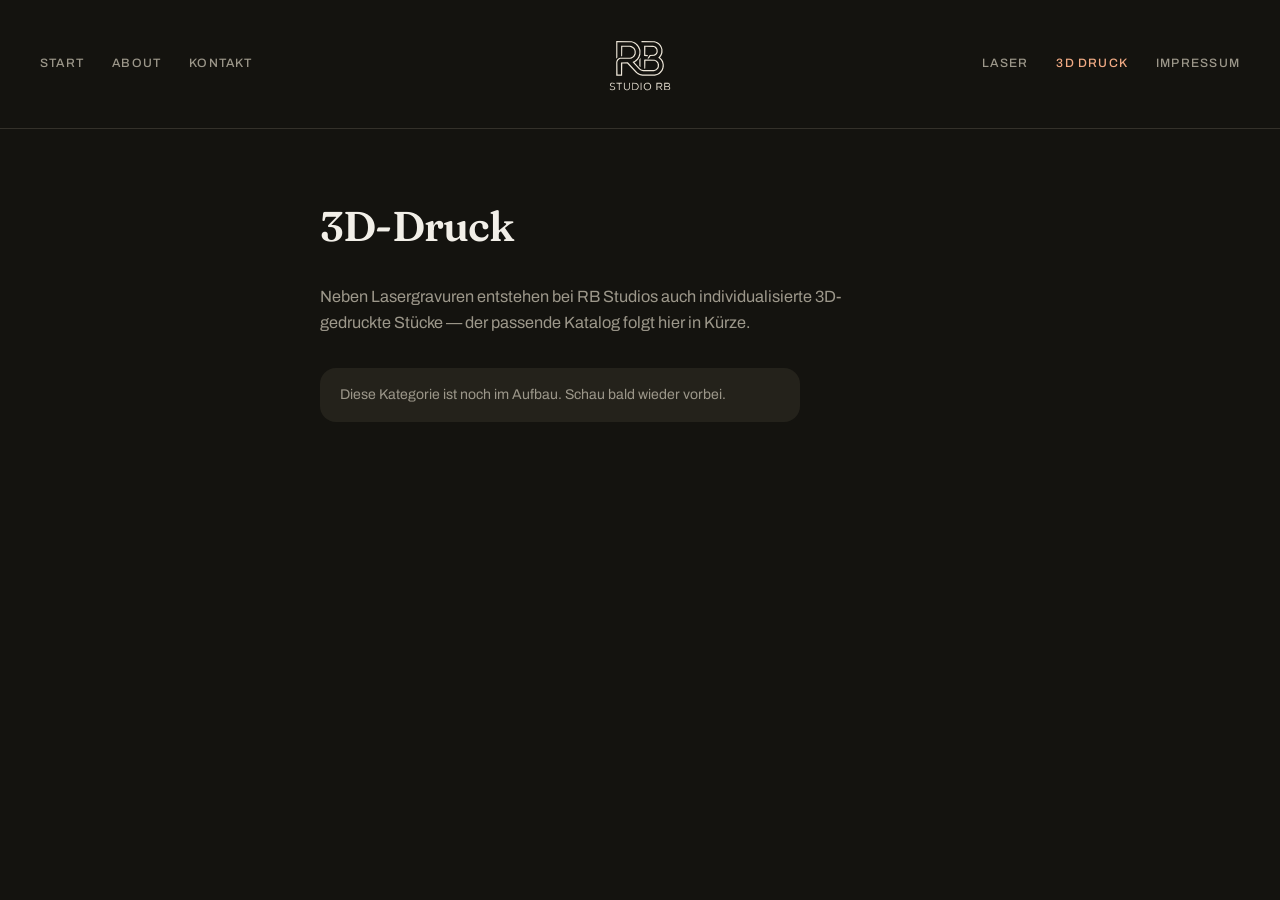
==== 3d-druck.html @ 67a2c100 "Add mobile hamburger menu, replacing the stacked mobile header On narrow screens the header now show" ====
<!doctype html>
<html lang="de">
<head>
  <meta charset="utf-8">
  <meta name="viewport" content="width=device-width, initial-scale=1">
  <link rel="icon" type="image/svg+xml" href="assets/logo/rb-studio-favicon.svg">
  <title>3D Druck — RB Studios</title>
  <link rel="stylesheet" href="assets/css/style.css">
</head>
<body>
  <header class="site-header">
    <button class="menu-toggle" id="menu-toggle" aria-label="Menü öffnen" aria-expanded="false">
      <span></span><span></span><span></span>
    </button>
    <nav class="site-nav nav-left">
      <a href="index.html">Start</a>
      <a href="about.html">About</a>
      <a href="contact.html">Kontakt</a>
    </nav>
    <div class="brand-block">
      <a class="brand" href="index.html">
        <img class="brand-logo" src="assets/logo/rb-studio-logo.svg" alt="Studio RB">
      </a>
    </div>
    <nav class="site-nav nav-right">
      <a href="laser.html">Laser</a>
      <a href="3d-druck.html" aria-current="page">3D Druck</a>
      <a href="impressum.html">Impressum</a>
    </nav>
    <nav class="mobile-nav" id="mobile-nav" hidden>
      <a href="index.html">Start</a>
      <a href="about.html">About</a>
      <a href="contact.html">Kontakt</a>
      <a href="laser.html">Laser</a>
      <a href="3d-druck.html" aria-current="page">3D Druck</a>
      <a href="impressum.html">Impressum</a>
    </nav>
  </header>

  <main class="page">
    <h1>3D-Druck</h1>
    <p>Neben Lasergravuren entstehen bei RB Studios auch individualisierte 3D-gedruckte Stücke — der passende Katalog folgt hier in Kürze.</p>
    <p class="placeholder-note">Diese Kategorie ist noch im Aufbau. Schau bald wieder vorbei.</p>
  </main>

  <script src="assets/js/nav.js"></script>
</body>
</html>
---- assets/css/style.css ----
@font-face {
  font-family: "Archivo";
  font-style: normal;
  font-weight: 400;
  font-display: swap;
  src: url("../fonts/archivo-400.woff2") format("woff2");
}
@font-face {
  font-family: "Archivo";
  font-style: normal;
  font-weight: 500;
  font-display: swap;
  src: url("../fonts/archivo-500.woff2") format("woff2");
}
@font-face {
  font-family: "Archivo";
  font-style: normal;
  font-weight: 600;
  font-display: swap;
  src: url("../fonts/archivo-600.woff2") format("woff2");
}
@font-face {
  font-family: "Fraunces";
  font-style: normal;
  font-weight: 600;
  font-display: swap;
  src: url("../fonts/fraunces-600.woff2") format("woff2");
}

:root {
  --bg: #14130F;
  --surface: #1C1A15;
  --surface-2: #24221B;
  --text: #F2EFE8;
  --text-muted: #9C978A;
  --border: #34312A;
  --accent: #E28558;
  --accent-ink: #F0AA84;
  --accent-contrast: #1A1108;

  --font-display: "Fraunces", ui-serif, Georgia, serif;
  --font-body: "Archivo", -apple-system, "Segoe UI", sans-serif;

  --radius-lg: 24px;
  --radius-md: 16px;
}

* { box-sizing: border-box; }

html, body {
  margin: 0;
  background: var(--bg);
  color: var(--text);
}

body {
  font-family: var(--font-body);
  font-size: 16px;
  line-height: 1.6;
  -webkit-font-smoothing: antialiased;
}

@media (prefers-reduced-motion: reduce) {
  * { transition: none !important; animation: none !important; }
}

a { color: var(--accent-ink); }

.site-header {
  display: grid;
  grid-template-columns: 1fr auto 1fr;
  align-items: center;
  gap: 16px;
  padding: 18px 40px;
  border-bottom: 1px solid var(--border);
}

.site-nav {
  display: flex;
  gap: 28px;
  list-style: none;
  margin: 0;
  padding: 0;
}

.site-nav.nav-left { justify-self: start; }
.site-nav.nav-right { justify-self: end; }

.site-nav a {
  font-family: var(--font-body);
  font-weight: 500;
  font-size: .76rem;
  text-transform: uppercase;
  letter-spacing: .1em;
  text-decoration: none;
  color: var(--text-muted);
  transition: color .15s ease;
}

.site-nav a:hover { color: var(--text); }
.site-nav a[aria-current="page"] { color: var(--accent-ink); }

.brand-block {
  justify-self: center;
  display: flex;
  flex-direction: column;
  align-items: center;
  gap: 6px;
}

.brand {
  display: block;
  line-height: 0;
}

.brand-logo {
  height: 92px;
  width: auto;
  display: block;
}

.tagline {
  font-family: var(--font-body);
  font-weight: 500;
  font-size: .66rem;
  text-transform: uppercase;
  letter-spacing: .16em;
  color: var(--text-muted);
}

.menu-toggle {
  display: none;
  flex-direction: column;
  justify-content: center;
  gap: 5px;
  width: 26px;
  height: 26px;
  border: none;
  background: none;
  padding: 0;
  cursor: pointer;
  justify-self: start;
}

.menu-toggle span {
  display: block;
  height: 2px;
  width: 100%;
  background: var(--text);
  border-radius: 1px;
}

.mobile-nav {
  display: none;
}

@media (max-width: 760px) {
  .site-header {
    grid-template-columns: 26px 1fr 26px;
    padding: 18px 20px;
  }
  .site-nav.nav-left, .site-nav.nav-right {
    display: none;
  }
  .menu-toggle {
    display: flex;
  }
  .brand-logo {
    height: 64px;
  }
  .mobile-nav:not([hidden]) {
    grid-column: 1 / -1;
    display: flex;
    flex-direction: column;
    border-bottom: 1px solid var(--border);
    background: var(--surface);
  }
  .mobile-nav a {
    padding: 16px 24px;
    border-top: 1px solid var(--border);
    text-decoration: none;
    font-family: var(--font-body);
    font-weight: 500;
    font-size: .82rem;
    text-transform: uppercase;
    letter-spacing: .08em;
    color: var(--text-muted);
  }
  .mobile-nav a[aria-current="page"] { color: var(--accent-ink); }
}

main {
  max-width: 1100px;
  margin: 0 auto;
  padding: 64px 40px 100px;
}

/* ---------- home ---------- */
main.home {
  padding-top: 96px;
  padding-bottom: 120px;
}

.home h1 {
  font-family: var(--font-display);
  font-weight: 600;
  font-size: clamp(2.3rem, 1.8rem + 2.2vw, 3.6rem);
  line-height: 1.08;
  letter-spacing: -.02em;
  max-width: 17ch;
  margin: 0 0 22px;
  text-wrap: balance;
}

.home .intro {
  color: var(--text-muted);
  max-width: 54ch;
  font-size: 1.06rem;
  margin: 0 0 40px;
}

.home .actions {
  margin-top: 0;
  flex-wrap: wrap;
}

/* ---------- simple content pages ---------- */
main.page {
  max-width: 720px;
}

main.page h1 {
  font-family: var(--font-display);
  font-weight: 600;
  font-size: clamp(2rem, 1.7rem + 1.2vw, 2.6rem);
  letter-spacing: -.02em;
  margin: 0 0 24px;
}

main.page p {
  color: var(--text-muted);
  font-size: 1.02rem;
  max-width: 60ch;
  margin: 0 0 16px;
}

main.page .placeholder-note {
  margin-top: 32px;
  padding: 16px 20px;
  border-radius: var(--radius-md);
  background: var(--surface-2);
  color: var(--text-muted);
  font-size: .88rem;
}

main.page .price {
  font-family: var(--font-body);
  font-weight: 500;
  color: var(--accent-ink);
  font-size: 1.1rem;
  margin: 0 0 24px;
}

#order-values {
  list-style: none;
  margin: 0 0 28px;
  padding: 0;
  display: flex;
  flex-direction: column;
  gap: 14px;
}

#order-values li {
  padding: 14px 18px;
  background: var(--surface-2);
  border-radius: var(--radius-md);
  font-size: .95rem;
}

.order-thumb {
  max-width: 200px;
  border-radius: var(--radius-md);
  margin-top: 8px;
  display: block;
}

#order-confirmation:not([hidden]) {
  display: flex;
  flex-direction: column;
  align-items: flex-start;
  gap: 20px;
}

/* ---------- catalog grid ---------- */
.catalog h1 {
  font-family: var(--font-display);
  font-weight: 600;
  font-size: clamp(2.1rem, 1.7rem + 1.6vw, 2.9rem);
  line-height: 1.08;
  letter-spacing: -.02em;
  margin: 0 0 14px;
  text-wrap: balance;
}

.catalog .intro {
  color: var(--text-muted);
  max-width: 52ch;
  font-size: 1.02rem;
  margin: 0 0 56px;
}

.product-grid {
  display: grid;
  grid-template-columns: repeat(auto-fit, minmax(250px, 1fr));
  column-gap: 32px;
  row-gap: 48px;
}

.product-card {
  display: flex;
  flex-direction: column;
}

.product-card .thumb {
  aspect-ratio: 5 / 4;
  width: 100%;
  display: block;
  background: var(--surface-2);
  object-fit: cover;
  border-radius: var(--radius-lg);
  margin-bottom: 18px;
  transition: opacity .2s ease;
}

.product-card:hover .thumb { opacity: .85; }

.product-card .body {
  display: flex;
  flex-direction: column;
  gap: 4px;
}

.product-card h2 {
  font-family: var(--font-body);
  font-weight: 600;
  font-size: 1.02rem;
  margin: 0;
  letter-spacing: -.01em;
}

.product-card .price {
  font-family: var(--font-body);
  font-weight: 500;
  font-size: .92rem;
  color: var(--accent-ink);
  font-variant-numeric: tabular-nums;
  margin: 0 0 4px;
}

.product-card .desc {
  color: var(--text-muted);
  font-size: .88rem;
  line-height: 1.5;
  margin: 0 0 16px;
}

/* ---------- buttons ---------- */
.btn {
  display: inline-flex;
  align-items: center;
  justify-content: center;
  align-self: flex-start;
  border: 1px solid var(--text);
  border-radius: 999px;
  padding: 11px 24px;
  font-family: var(--font-body);
  font-weight: 600;
  font-size: .74rem;
  text-transform: uppercase;
  letter-spacing: .1em;
  text-decoration: none;
  text-align: center;
  cursor: pointer;
  background: transparent;
  color: var(--text);
  transition: background .18s ease, color .18s ease, border-color .18s ease;
}

.btn:hover {
  background: var(--text);
  color: var(--bg);
}

.btn:focus-visible { outline: 2px solid var(--accent); outline-offset: 2px; }

.btn.primary {
  background: var(--accent);
  border-color: var(--accent);
  color: var(--accent-contrast);
}

.btn.primary:hover {
  background: var(--accent-ink);
  border-color: var(--accent-ink);
  color: var(--accent-contrast);
}

.btn:disabled {
  opacity: .45;
  cursor: not-allowed;
}

/* ---------- product / customizer page ---------- */
.back-link {
  display: inline-block;
  margin-bottom: 32px;
  font-family: var(--font-body);
  font-weight: 500;
  font-size: .78rem;
  letter-spacing: .04em;
  text-decoration: none;
  color: var(--text-muted);
}

.product-layout {
  display: grid;
  grid-template-columns: minmax(280px, 500px) 1fr;
  gap: 56px;
  align-items: start;
}

@media (max-width: 760px) {
  .product-layout { grid-template-columns: 1fr; }
}

.preview-panel {
  background: var(--surface);
  border: 1px solid var(--border);
  padding: 20px;
  border-radius: var(--radius-lg);
  overflow: hidden;
}

.preview-panel canvas {
  width: 100%;
  height: auto;
  display: block;
  background: var(--surface-2);
  border-radius: var(--radius-md);
}

.preview-caption {
  font-size: .82rem;
  color: var(--text-muted);
  line-height: 1.5;
  margin: 16px 4px 0;
}

.customizer-form h1 {
  font-family: var(--font-display);
  font-weight: 600;
  font-size: clamp(1.7rem, 1.4rem + 1vw, 2.2rem);
  letter-spacing: -.01em;
  margin: 0 0 6px;
}

.customizer-form .price {
  font-family: var(--font-body);
  font-weight: 500;
  color: var(--accent-ink);
  font-size: 1.05rem;
  margin: 0 0 36px;
}

.field {
  margin-bottom: 26px;
}

.field label {
  display: block;
  font-family: var(--font-body);
  font-size: .74rem;
  font-weight: 600;
  text-transform: uppercase;
  letter-spacing: .08em;
  color: var(--text-muted);
  margin-bottom: 10px;
}

.field .hint {
  display: block;
  font-size: .78rem;
  text-transform: none;
  letter-spacing: normal;
  color: var(--text-muted);
  font-weight: 400;
  margin-top: 6px;
}

.field input[type="text"] {
  width: 100%;
  padding: 13px 18px;
  border: 1.5px solid transparent;
  border-radius: var(--radius-md);
  background: var(--surface-2);
  color: var(--text);
  font-family: var(--font-body);
  font-size: 1rem;
  transition: border-color .15s ease;
}

.field input[type="text"]:focus-visible {
  outline: none;
  border-color: var(--accent);
}

.field input[type="file"] {
  width: 100%;
  padding: 12px 16px;
  border: 1.5px solid transparent;
  border-radius: var(--radius-md);
  background: var(--surface-2);
  color: var(--text);
  font-family: var(--font-body);
  font-size: .9rem;
}

.field input[type="file"]:focus-visible {
  outline: none;
  border-color: var(--accent);
}

.checkbox-field {
  display: flex;
  align-items: center;
  gap: 10px;
  margin: 28px 0;
  font-family: var(--font-body);
  font-size: .88rem;
  accent-color: var(--accent);
}

.actions {
  display: flex;
  gap: 12px;
  margin-top: 8px;
}
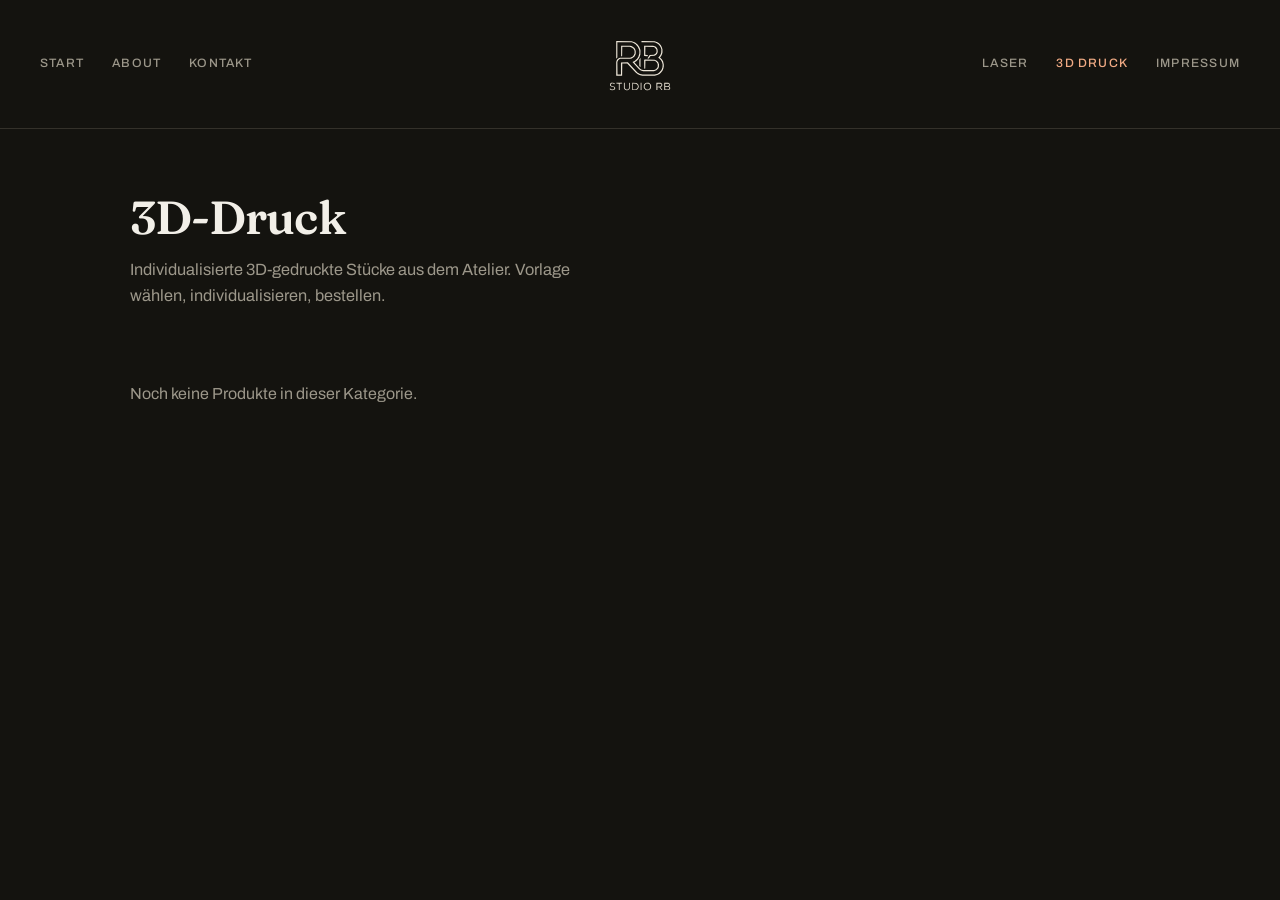
==== commit bc5b0bad: "Drive simple products from an Excel-editable CSV; add product galleries products.js now loads assets" ====
--- a/3d-druck.html
+++ b/3d-druck.html
@@ -37,12 +37,16 @@
     </nav>
   </header>
 
-  <main class="page">
+  <main class="catalog">
     <h1>3D-Druck</h1>
-    <p>Neben Lasergravuren entstehen bei RB Studios auch individualisierte 3D-gedruckte Stücke — der passende Katalog folgt hier in Kürze.</p>
-    <p class="placeholder-note">Diese Kategorie ist noch im Aufbau. Schau bald wieder vorbei.</p>
+    <p class="intro">Individualisierte 3D-gedruckte Stücke aus dem Atelier. Vorlage wählen, individualisieren, bestellen.</p>
+    <div class="product-grid" id="product-grid" data-category="3D"></div>
   </main>
 
+  <script src="assets/js/csv.js"></script>
+  <script src="assets/js/images.js"></script>
+  <script src="assets/js/products.js"></script>
+  <script src="assets/js/catalog.js"></script>
   <script src="assets/js/nav.js"></script>
 </body>
 </html>
--- a/assets/css/style.css
+++ b/assets/css/style.css
@@ -244,6 +244,53 @@
   margin: 0 0 16px;
 }
 
+main.page .lede {
+  font-family: var(--font-display);
+  font-style: italic;
+  font-weight: 600;
+  font-size: 1.4rem;
+  color: var(--text);
+  line-height: 1.35;
+  max-width: 20ch;
+  margin: 0 0 32px;
+  text-wrap: balance;
+}
+
+main.page address {
+  font-style: normal;
+  color: var(--text-muted);
+  font-size: 1.02rem;
+  line-height: 1.6;
+  margin: 0 0 16px;
+}
+
+main.page h2 {
+  font-family: var(--font-body);
+  font-weight: 600;
+  font-size: 1.05rem;
+  color: var(--text);
+  letter-spacing: -.005em;
+  margin: 40px 0 10px;
+  padding-top: 24px;
+  border-top: 1px solid var(--border);
+}
+
+main.page h2:first-of-type {
+  margin-top: 32px;
+}
+
+main.page h3 {
+  font-family: var(--font-body);
+  font-weight: 600;
+  font-size: .92rem;
+  color: var(--text);
+  margin: 22px 0 8px;
+}
+
+main.page a {
+  color: var(--accent-ink);
+}
+
 main.page .placeholder-note {
   margin-top: 32px;
   padding: 16px 20px;
@@ -337,6 +384,7 @@
 .product-card .body {
   display: flex;
   flex-direction: column;
+  flex: 1;
   gap: 4px;
 }
 
@@ -362,6 +410,15 @@
   font-size: .88rem;
   line-height: 1.5;
   margin: 0 0 16px;
+  min-height: 3em;
+  display: -webkit-box;
+  -webkit-line-clamp: 2;
+  -webkit-box-orient: vertical;
+  overflow: hidden;
+}
+
+.product-card .btn {
+  margin-top: auto;
 }
 
 /* ---------- buttons ---------- */
@@ -422,6 +479,54 @@
   color: var(--text-muted);
 }
 
+.gallery {
+  margin-bottom: 40px;
+  max-width: 500px;
+}
+
+.gallery-main {
+  width: 100%;
+  aspect-ratio: 5 / 4;
+  object-fit: cover;
+  border-radius: var(--radius-lg);
+  background: var(--surface-2);
+  display: block;
+}
+
+.gallery-thumbs {
+  display: flex;
+  gap: 10px;
+  margin-top: 12px;
+  flex-wrap: wrap;
+}
+
+.gallery-thumb {
+  width: 64px;
+  height: 64px;
+  padding: 0;
+  border: 1.5px solid transparent;
+  border-radius: var(--radius-md);
+  overflow: hidden;
+  background: none;
+  cursor: pointer;
+}
+
+.gallery-thumb img {
+  width: 100%;
+  height: 100%;
+  object-fit: cover;
+  display: block;
+}
+
+.gallery-thumb.active {
+  border-color: var(--accent);
+}
+
+.empty-catalog {
+  color: var(--text-muted);
+  font-size: 1rem;
+}
+
 .product-layout {
   display: grid;
   grid-template-columns: minmax(280px, 500px) 1fr;
@@ -497,7 +602,10 @@
   margin-top: 6px;
 }
 
-.field input[type="text"] {
+.field input[type="text"],
+.field input[type="email"],
+.field textarea,
+.field select {
   width: 100%;
   padding: 13px 18px;
   border: 1.5px solid transparent;
@@ -509,7 +617,15 @@
   transition: border-color .15s ease;
 }
 
-.field input[type="text"]:focus-visible {
+.field textarea {
+  min-height: 140px;
+  resize: vertical;
+}
+
+.field input[type="text"]:focus-visible,
+.field input[type="email"]:focus-visible,
+.field textarea:focus-visible,
+.field select:focus-visible {
   outline: none;
   border-color: var(--accent);
 }
@@ -545,3 +661,31 @@
   gap: 12px;
   margin-top: 8px;
 }
+
+/* ---------- contact form ---------- */
+.contact-form {
+  max-width: 560px;
+  margin-top: 28px;
+}
+
+.form-row {
+  display: grid;
+  grid-template-columns: 1fr 1fr;
+  gap: 16px;
+}
+
+@media (max-width: 600px) {
+  .form-row {
+    grid-template-columns: 1fr;
+  }
+}
+
+.form-status {
+  margin-top: 24px;
+  padding: 14px 20px;
+  border-radius: var(--radius-md);
+  background: var(--surface-2);
+  color: var(--text-muted);
+  font-size: .88rem;
+  max-width: 560px;
+}
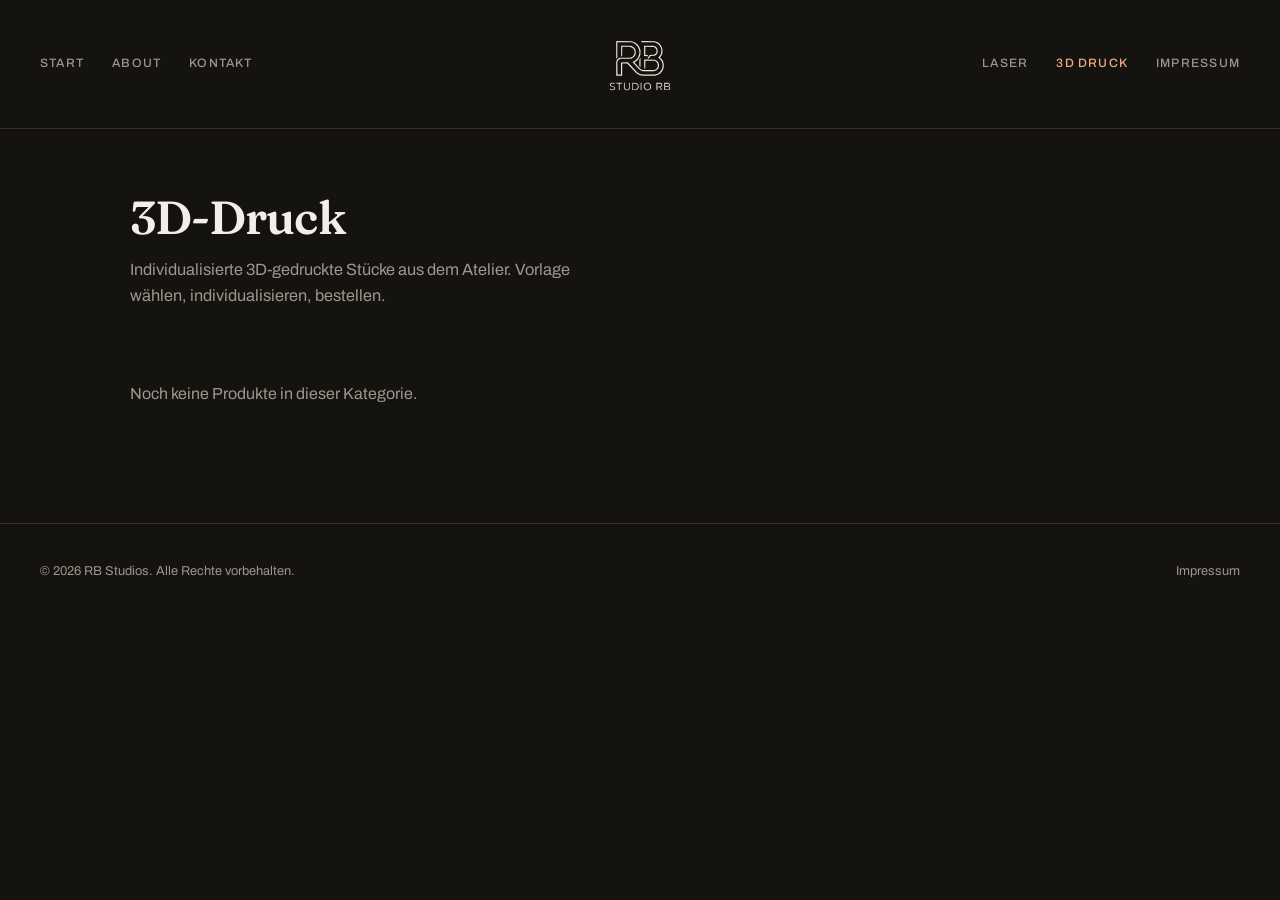
==== commit 768eb73a: "Make the header sticky and add a footer with copyright and Impressum link Header stays pinned while " ====
--- a/3d-druck.html
+++ b/3d-druck.html
@@ -43,6 +43,11 @@
     <div class="product-grid" id="product-grid" data-category="3D"></div>
   </main>
 
+  <footer class="site-footer">
+    <p>&copy; <span id="copyright-year"></span> RB Studios. Alle Rechte vorbehalten.</p>
+    <a href="impressum.html">Impressum</a>
+  </footer>
+
   <script src="assets/js/csv.js"></script>
   <script src="assets/js/images.js"></script>
   <script src="assets/js/products.js"></script>
--- a/assets/css/style.css
+++ b/assets/css/style.css
@@ -73,6 +73,10 @@
   gap: 16px;
   padding: 18px 40px;
   border-bottom: 1px solid var(--border);
+  position: sticky;
+  top: 0;
+  z-index: 100;
+  background: var(--bg);
 }
 
 .site-nav {
@@ -689,3 +693,33 @@
   font-size: .88rem;
   max-width: 560px;
 }
+
+/* ---------- footer ---------- */
+.site-footer {
+  border-top: 1px solid var(--border);
+  padding: 24px 40px;
+  display: flex;
+  align-items: center;
+  justify-content: space-between;
+  flex-wrap: wrap;
+  gap: 12px;
+  font-family: var(--font-body);
+  font-size: .8rem;
+  color: var(--text-muted);
+}
+
+.site-footer a {
+  color: var(--text-muted);
+  text-decoration: none;
+}
+
+.site-footer a:hover {
+  color: var(--text);
+}
+
+@media (max-width: 600px) {
+  .site-footer {
+    justify-content: center;
+    text-align: center;
+  }
+}
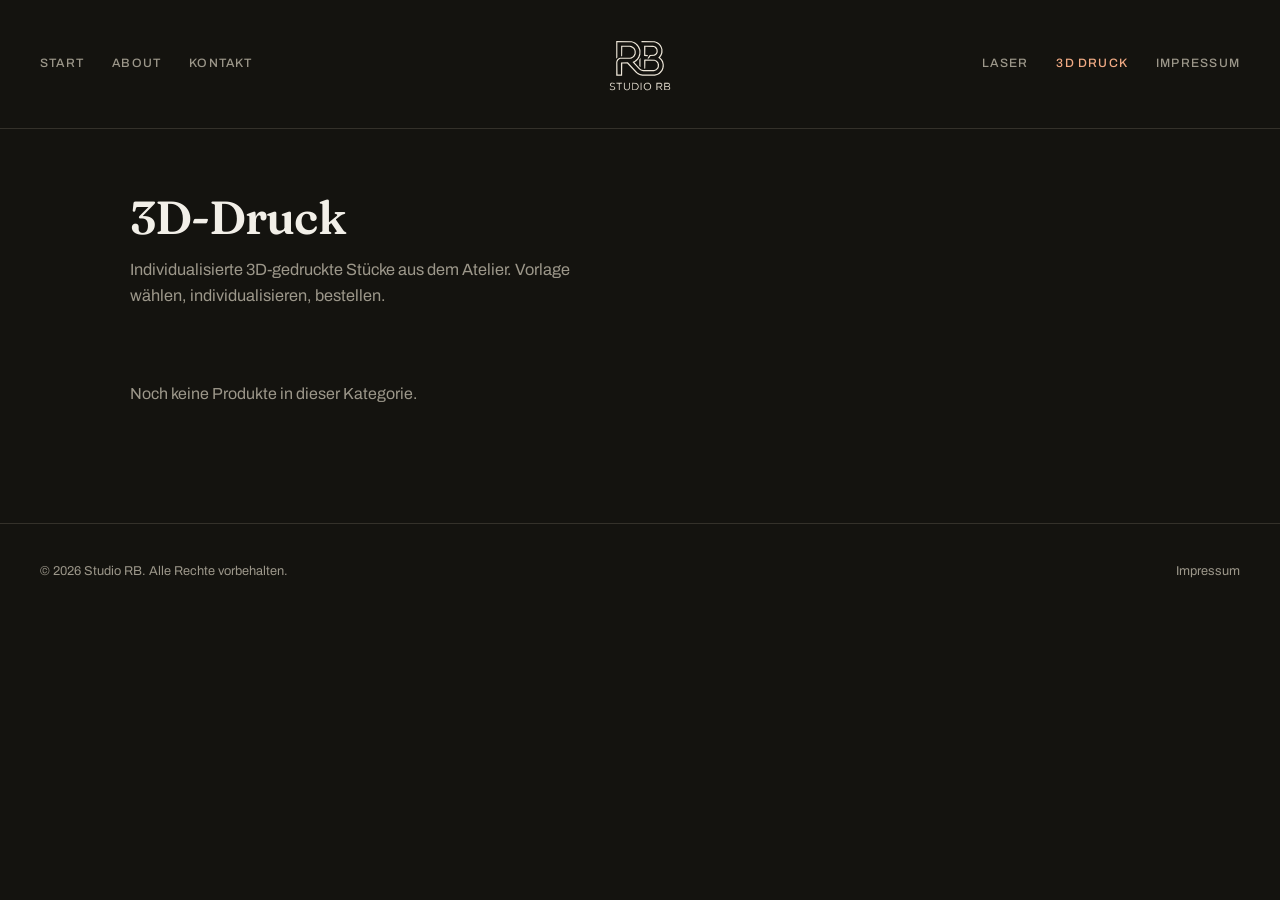
==== commit 064366b0: "Echte Laser-Produkte aus der Kalkulation importieren, Markenname korrigieren 8 echte Laser-Produkte " ====
--- a/3d-druck.html
+++ b/3d-druck.html
@@ -4,7 +4,7 @@
   <meta charset="utf-8">
   <meta name="viewport" content="width=device-width, initial-scale=1">
   <link rel="icon" type="image/svg+xml" href="assets/logo/rb-studio-favicon.svg">
-  <title>3D Druck — RB Studios</title>
+  <title>3D Druck — Studio RB</title>
   <link rel="stylesheet" href="assets/css/style.css">
 </head>
 <body>
@@ -44,7 +44,7 @@
   </main>
 
   <footer class="site-footer">
-    <p>&copy; <span id="copyright-year"></span> RB Studios. Alle Rechte vorbehalten.</p>
+    <p>&copy; <span id="copyright-year"></span> Studio RB. Alle Rechte vorbehalten.</p>
     <a href="impressum.html">Impressum</a>
   </footer>
 
--- a/assets/css/style.css
+++ b/assets/css/style.css
@@ -409,6 +409,16 @@
   margin: 0 0 4px;
 }
 
+.product-card .stock {
+  font-size: .78rem;
+  color: var(--text-muted);
+  margin: 0 0 10px;
+}
+
+.product-card .stock.out {
+  color: var(--accent-ink);
+}
+
 .product-card .desc {
   color: var(--text-muted);
   font-size: .88rem;
@@ -578,7 +588,42 @@
   font-weight: 500;
   color: var(--accent-ink);
   font-size: 1.05rem;
-  margin: 0 0 36px;
+  margin: 0 0 20px;
+  font-variant-numeric: tabular-nums;
+}
+
+.tier-table {
+  list-style: none;
+  margin: 0 0 20px;
+  padding: 0;
+  display: flex;
+  flex-direction: column;
+  gap: 6px;
+}
+
+.tier-table li {
+  display: flex;
+  justify-content: space-between;
+  padding: 9px 16px;
+  background: var(--surface-2);
+  border-radius: var(--radius-md);
+  font-size: .85rem;
+  color: var(--text-muted);
+  font-variant-numeric: tabular-nums;
+}
+
+.stock-note {
+  font-size: .82rem;
+  color: var(--text-muted);
+  margin: 0 0 24px;
+}
+
+.stock-note.out {
+  color: var(--accent-ink);
+}
+
+.qty-field input[type="number"] {
+  max-width: 120px;
 }
 
 .field {
@@ -608,6 +653,7 @@
 
 .field input[type="text"],
 .field input[type="email"],
+.field input[type="number"],
 .field textarea,
 .field select {
   width: 100%;
@@ -628,6 +674,7 @@
 
 .field input[type="text"]:focus-visible,
 .field input[type="email"]:focus-visible,
+.field input[type="number"]:focus-visible,
 .field textarea:focus-visible,
 .field select:focus-visible {
   outline: none;
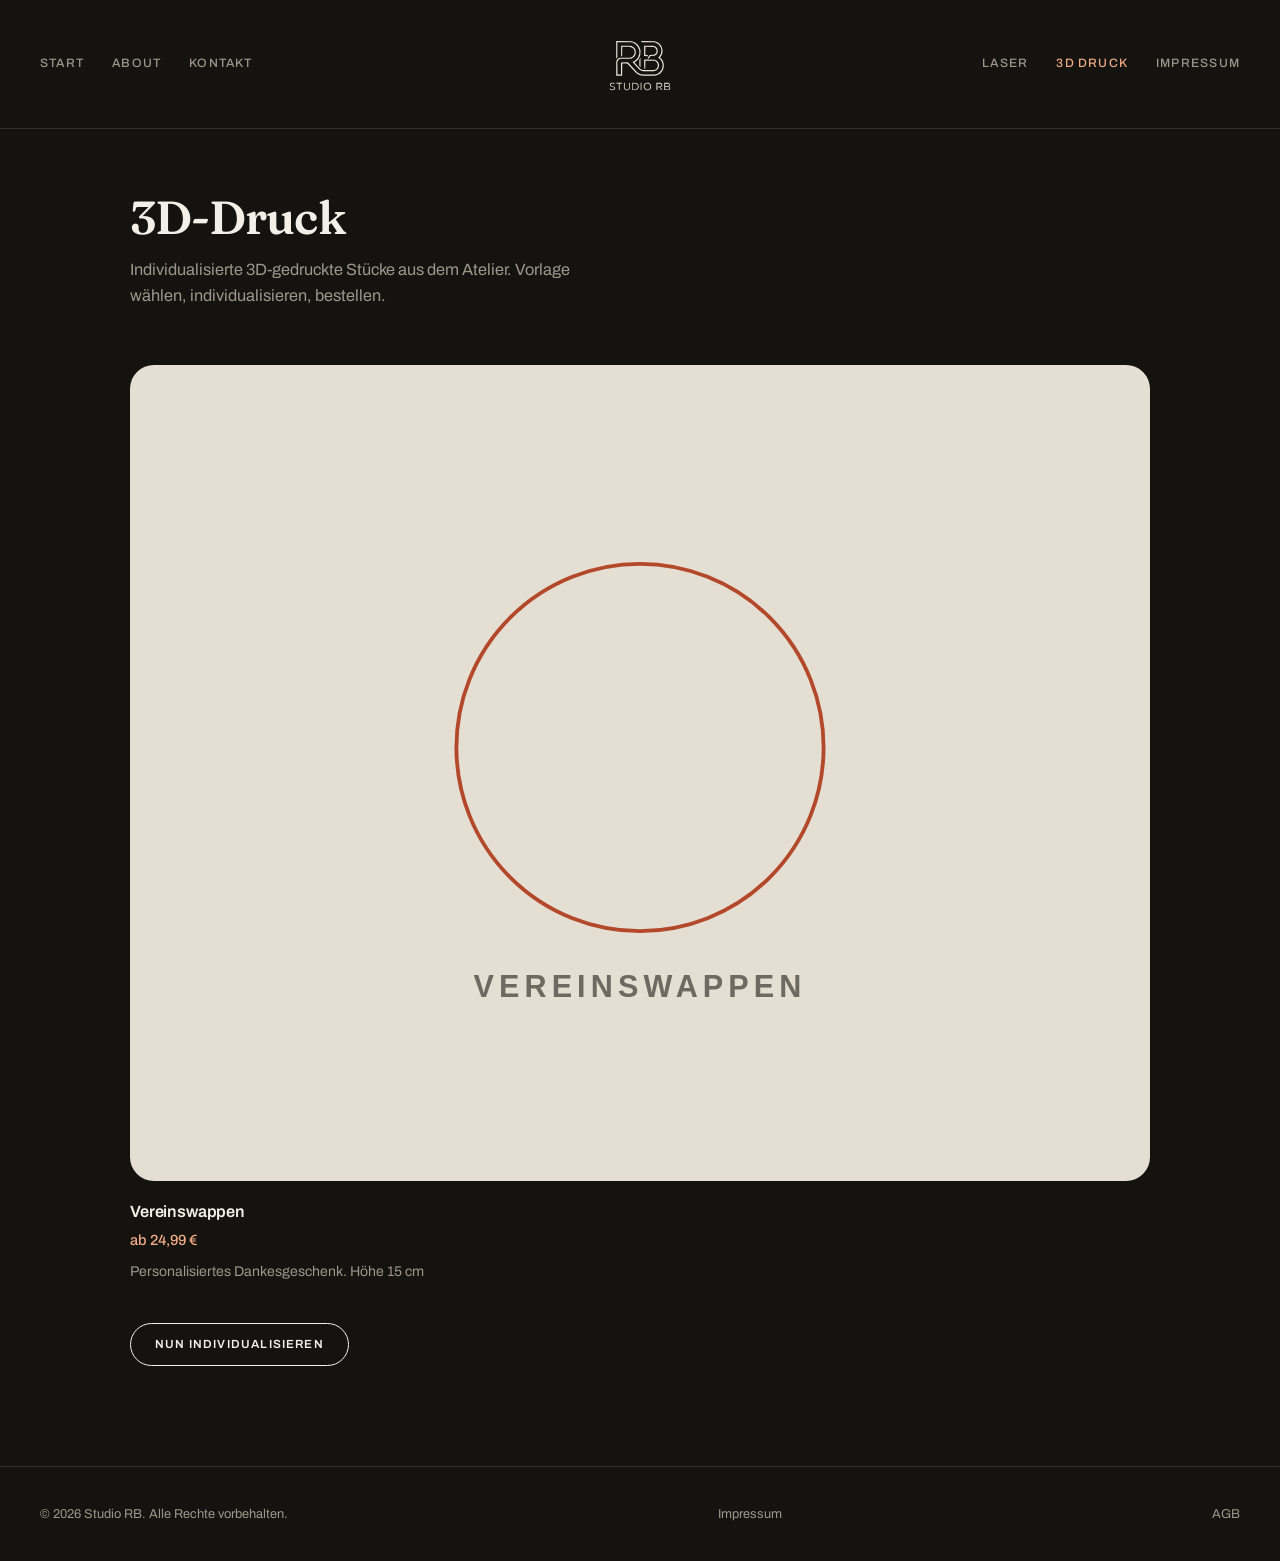
==== commit 8bb14f03: "AGB-Entwurf hinzufügen, im Footer aller Seiten verlinken Enthält Regelungen zu Vertragsschluss, Pers" ====
--- a/3d-druck.html
+++ b/3d-druck.html
@@ -46,6 +46,7 @@
   <footer class="site-footer">
     <p>&copy; <span id="copyright-year"></span> Studio RB. Alle Rechte vorbehalten.</p>
     <a href="impressum.html">Impressum</a>
+    <a href="agb.html">AGB</a>
   </footer>
 
   <script src="assets/js/csv.js"></script>
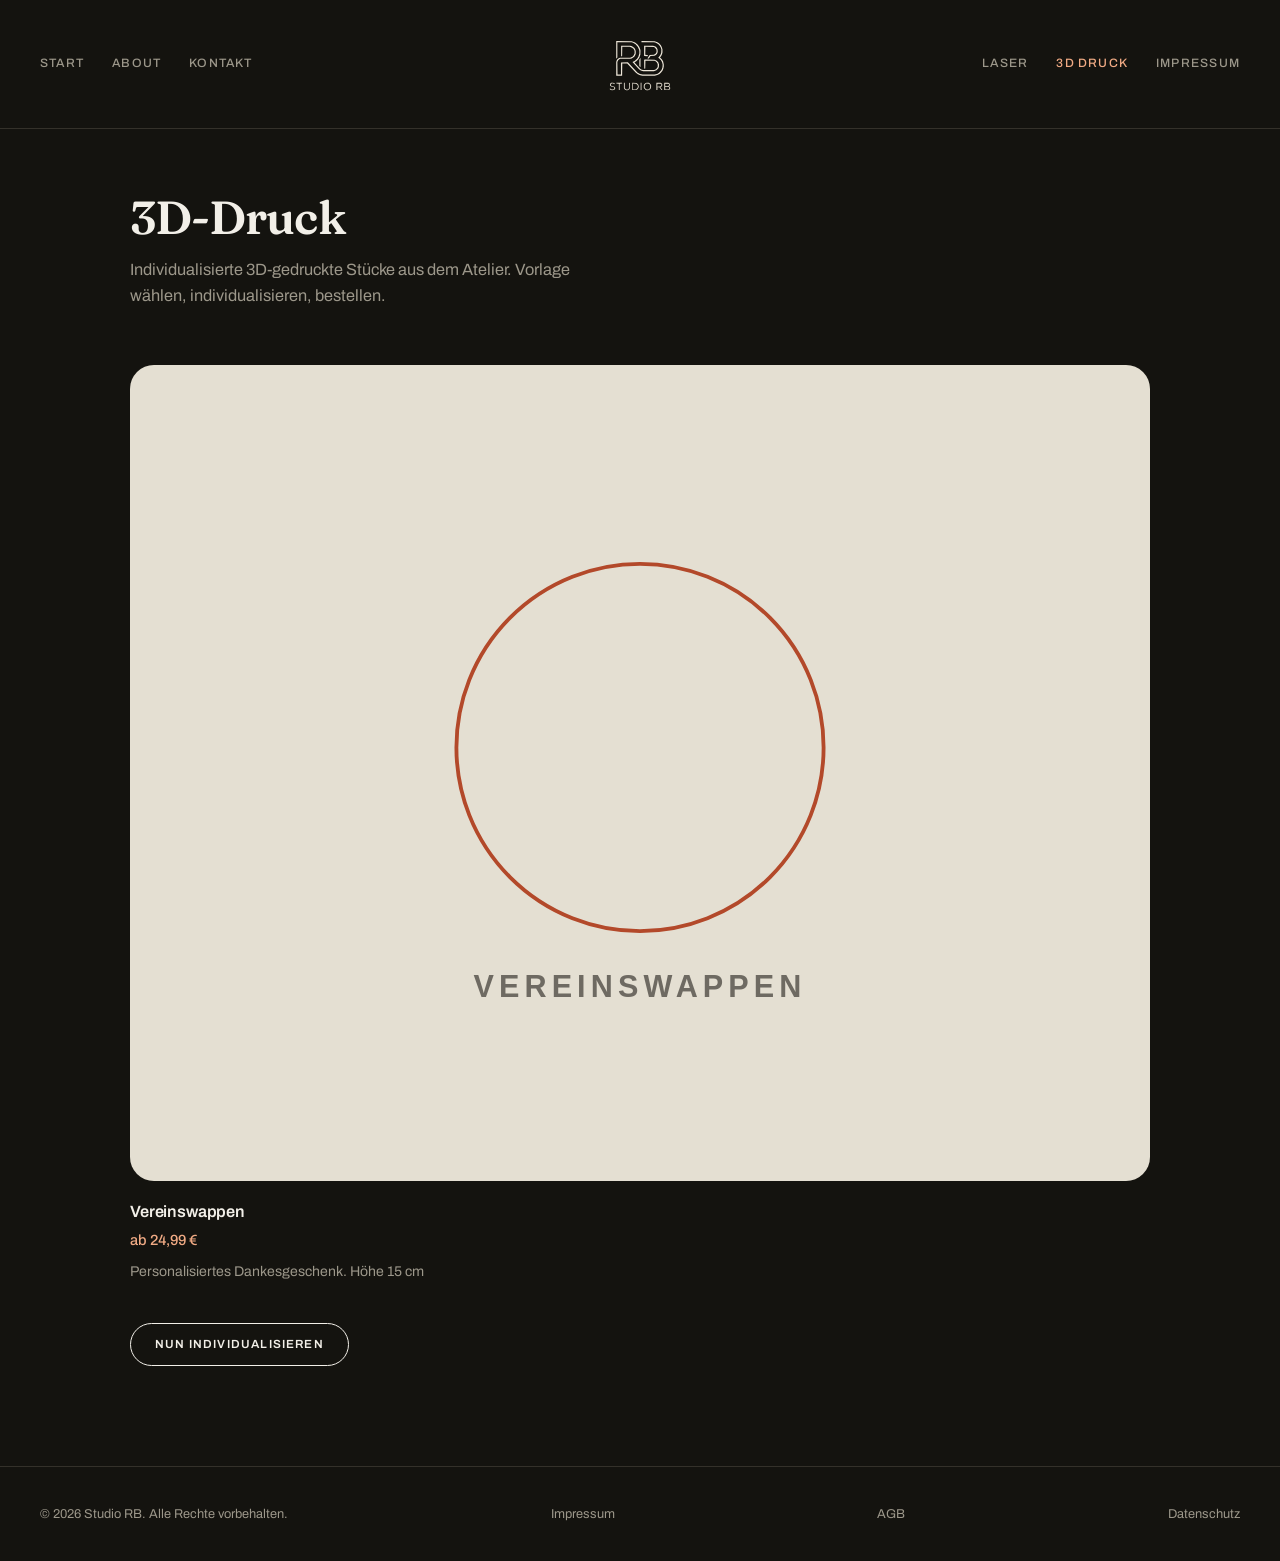
==== commit 523f742f: "KI-Bildvorschau (Google Gemini via Cloudflare Worker) und Datenschutzerklärung hinzufügen Neue Produ" ====
--- a/3d-druck.html
+++ b/3d-druck.html
@@ -47,6 +47,7 @@
     <p>&copy; <span id="copyright-year"></span> Studio RB. Alle Rechte vorbehalten.</p>
     <a href="impressum.html">Impressum</a>
     <a href="agb.html">AGB</a>
+    <a href="datenschutz.html">Datenschutz</a>
   </footer>
 
   <script src="assets/js/csv.js"></script>
--- a/assets/css/style.css
+++ b/assets/css/style.css
@@ -713,6 +713,76 @@
   margin-top: 8px;
 }
 
+/* ---------- KI-Vorschau ---------- */
+.ai-preview {
+  margin-top: 40px;
+  padding-top: 32px;
+  border-top: 1px solid var(--border);
+}
+
+.ai-preview h2 {
+  font-family: var(--font-display);
+  font-weight: 600;
+  font-size: 1.3rem;
+  margin: 0 0 20px;
+}
+
+.ai-status {
+  font-size: .85rem;
+  color: var(--text-muted);
+  margin: 14px 0 0;
+}
+
+.ai-status.error {
+  color: var(--accent-ink);
+}
+
+.ai-result {
+  margin-top: 20px;
+}
+
+.ai-result img {
+  width: 100%;
+  max-width: 420px;
+  border-radius: var(--radius-lg);
+  display: block;
+  margin-bottom: 16px;
+}
+
+.ai-refine {
+  margin-top: 20px;
+}
+
+.ai-refine label {
+  display: block;
+  font-family: var(--font-body);
+  font-size: .74rem;
+  font-weight: 600;
+  text-transform: uppercase;
+  letter-spacing: .08em;
+  color: var(--text-muted);
+  margin-bottom: 10px;
+}
+
+.ai-refine textarea {
+  width: 100%;
+  min-height: 90px;
+  padding: 13px 18px;
+  border: 1.5px solid transparent;
+  border-radius: var(--radius-md);
+  background: var(--surface-2);
+  color: var(--text);
+  font-family: var(--font-body);
+  font-size: 1rem;
+  resize: vertical;
+  margin-bottom: 14px;
+}
+
+.ai-refine textarea:focus-visible {
+  outline: none;
+  border-color: var(--accent);
+}
+
 /* ---------- contact form ---------- */
 .contact-form {
   max-width: 560px;
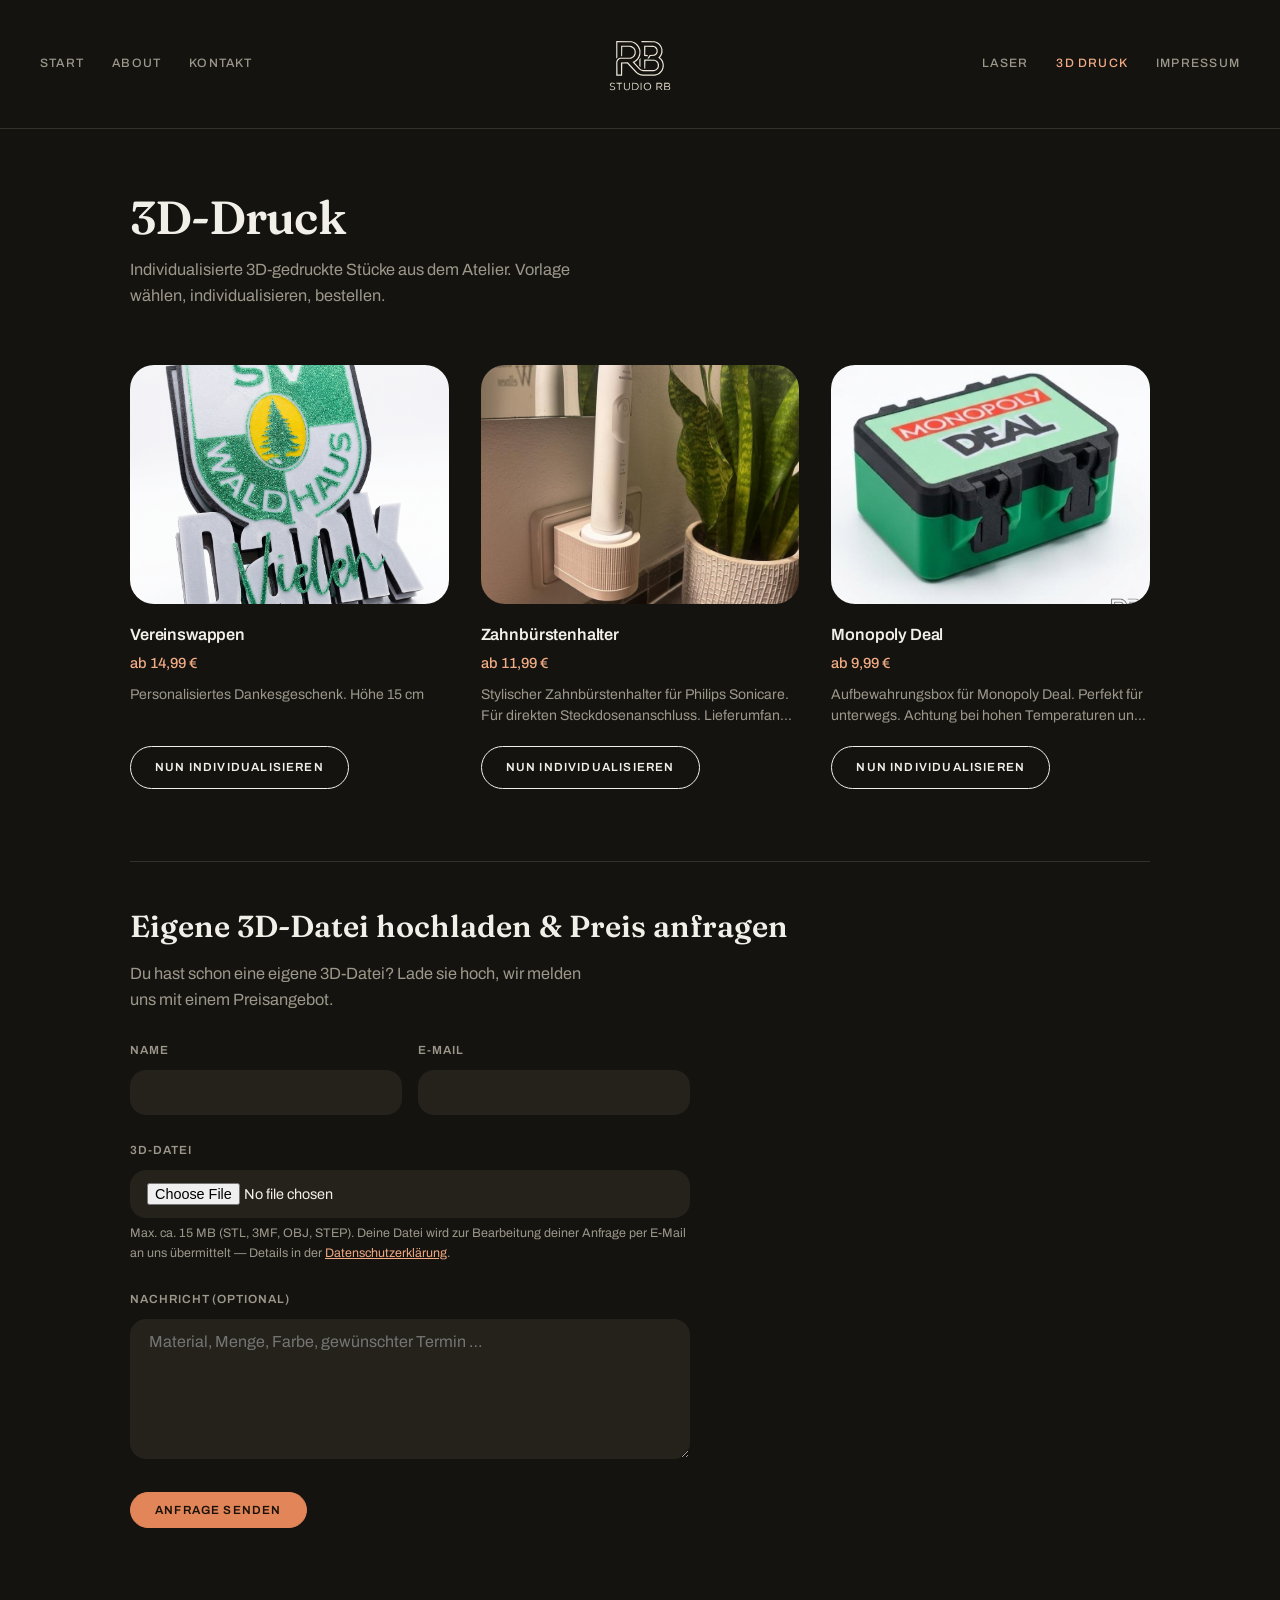
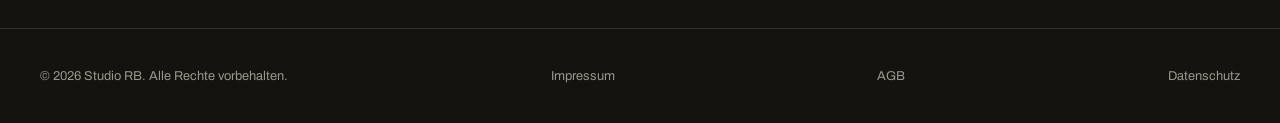
==== commit 8b86e06f: "3D-Druck-Preisanfrage mit echtem Datei-Upload hinzufügen Neues Formular auf der 3D-Druck-Seite: Name" ====
--- a/3d-druck.html
+++ b/3d-druck.html
@@ -41,6 +41,38 @@
     <h1>3D-Druck</h1>
     <p class="intro">Individualisierte 3D-gedruckte Stücke aus dem Atelier. Vorlage wählen, individualisieren, bestellen.</p>
     <div class="product-grid" id="product-grid" data-category="3D"></div>
+
+    <section class="print-request" id="print-request">
+      <h2>Eigene 3D-Datei hochladen &amp; Preis anfragen</h2>
+      <p class="intro">Du hast schon eine eigene 3D-Datei? Lade sie hoch, wir melden uns mit einem Preisangebot.</p>
+
+      <form class="contact-form" id="print-request-form" onsubmit="return false;">
+        <div class="form-row">
+          <div class="field">
+            <label for="pr-name">Name</label>
+            <input type="text" id="pr-name" required>
+          </div>
+          <div class="field">
+            <label for="pr-email">E-Mail</label>
+            <input type="email" id="pr-email" required>
+          </div>
+        </div>
+
+        <div class="field">
+          <label for="pr-file">3D-Datei</label>
+          <input type="file" id="pr-file" accept=".stl,.3mf,.obj,.step,.stp" required>
+          <span class="hint">Max. ca. 15 MB (STL, 3MF, OBJ, STEP). Deine Datei wird zur Bearbeitung deiner Anfrage per E-Mail an uns übermittelt — Details in der <a href="datenschutz.html">Datenschutzerklärung</a>.</span>
+        </div>
+
+        <div class="field">
+          <label for="pr-message">Nachricht (optional)</label>
+          <textarea id="pr-message" maxlength="1000" placeholder="Material, Menge, Farbe, gewünschter Termin …"></textarea>
+        </div>
+
+        <button class="btn primary" id="pr-submit" type="button">Anfrage senden</button>
+        <p class="form-status" id="pr-status" hidden></p>
+      </form>
+    </section>
   </main>
 
   <footer class="site-footer">
@@ -54,6 +86,7 @@
   <script src="assets/js/images.js"></script>
   <script src="assets/js/products.js"></script>
   <script src="assets/js/catalog.js"></script>
+  <script src="assets/js/print-request.js"></script>
   <script src="assets/js/nav.js"></script>
 </body>
 </html>
--- a/assets/css/style.css
+++ b/assets/css/style.css
@@ -62,6 +62,12 @@
 
 @media (prefers-reduced-motion: reduce) {
   * { transition: none !important; animation: none !important; }
+}
+
+/* Elemente mit eigenem "display" (Flex/Grid) würden sonst das
+   hidden-Attribut ignorieren, da Autor-Regeln die UA-Vorgabe schlagen. */
+[hidden] {
+  display: none !important;
 }
 
 a { color: var(--accent-ink); }
@@ -372,8 +378,12 @@
   flex-direction: column;
 }
 
+.product-card > a {
+  display: block;
+}
+
 .product-card .thumb {
-  aspect-ratio: 5 / 4;
+  aspect-ratio: 4 / 3;
   width: 100%;
   display: block;
   background: var(--surface-2);
@@ -500,7 +510,7 @@
 
 .gallery-main {
   width: 100%;
-  aspect-ratio: 5 / 4;
+  aspect-ratio: 4 / 3;
   object-fit: cover;
   border-radius: var(--radius-lg);
   background: var(--surface-2);
@@ -783,6 +793,33 @@
   border-color: var(--accent);
 }
 
+/* ---------- Zusatzprodukte ---------- */
+.related-products {
+  margin-top: 40px;
+  padding-top: 32px;
+  border-top: 1px solid var(--border);
+}
+
+.related-products h2 {
+  font-family: var(--font-display);
+  font-weight: 600;
+  font-size: 1.3rem;
+  margin: 0 0 16px;
+}
+
+.related-products ul {
+  list-style: none;
+  margin: 0;
+  padding: 0;
+  display: flex;
+  flex-direction: column;
+  gap: 10px;
+}
+
+.related-products a {
+  color: var(--accent-ink);
+}
+
 /* ---------- contact form ---------- */
 .contact-form {
   max-width: 560px;
@@ -811,6 +848,28 @@
   max-width: 560px;
 }
 
+.form-status.error {
+  color: var(--accent-ink);
+}
+
+/* ---------- 3D-Druck-Preisanfrage ---------- */
+.print-request {
+  margin-top: 72px;
+  padding-top: 40px;
+  border-top: 1px solid var(--border);
+}
+
+.print-request h2 {
+  font-family: var(--font-display);
+  font-weight: 600;
+  font-size: clamp(1.5rem, 1.3rem + .8vw, 1.9rem);
+  margin: 0 0 10px;
+}
+
+.print-request .intro {
+  margin: 0 0 28px;
+}
+
 /* ---------- footer ---------- */
 .site-footer {
   border-top: 1px solid var(--border);
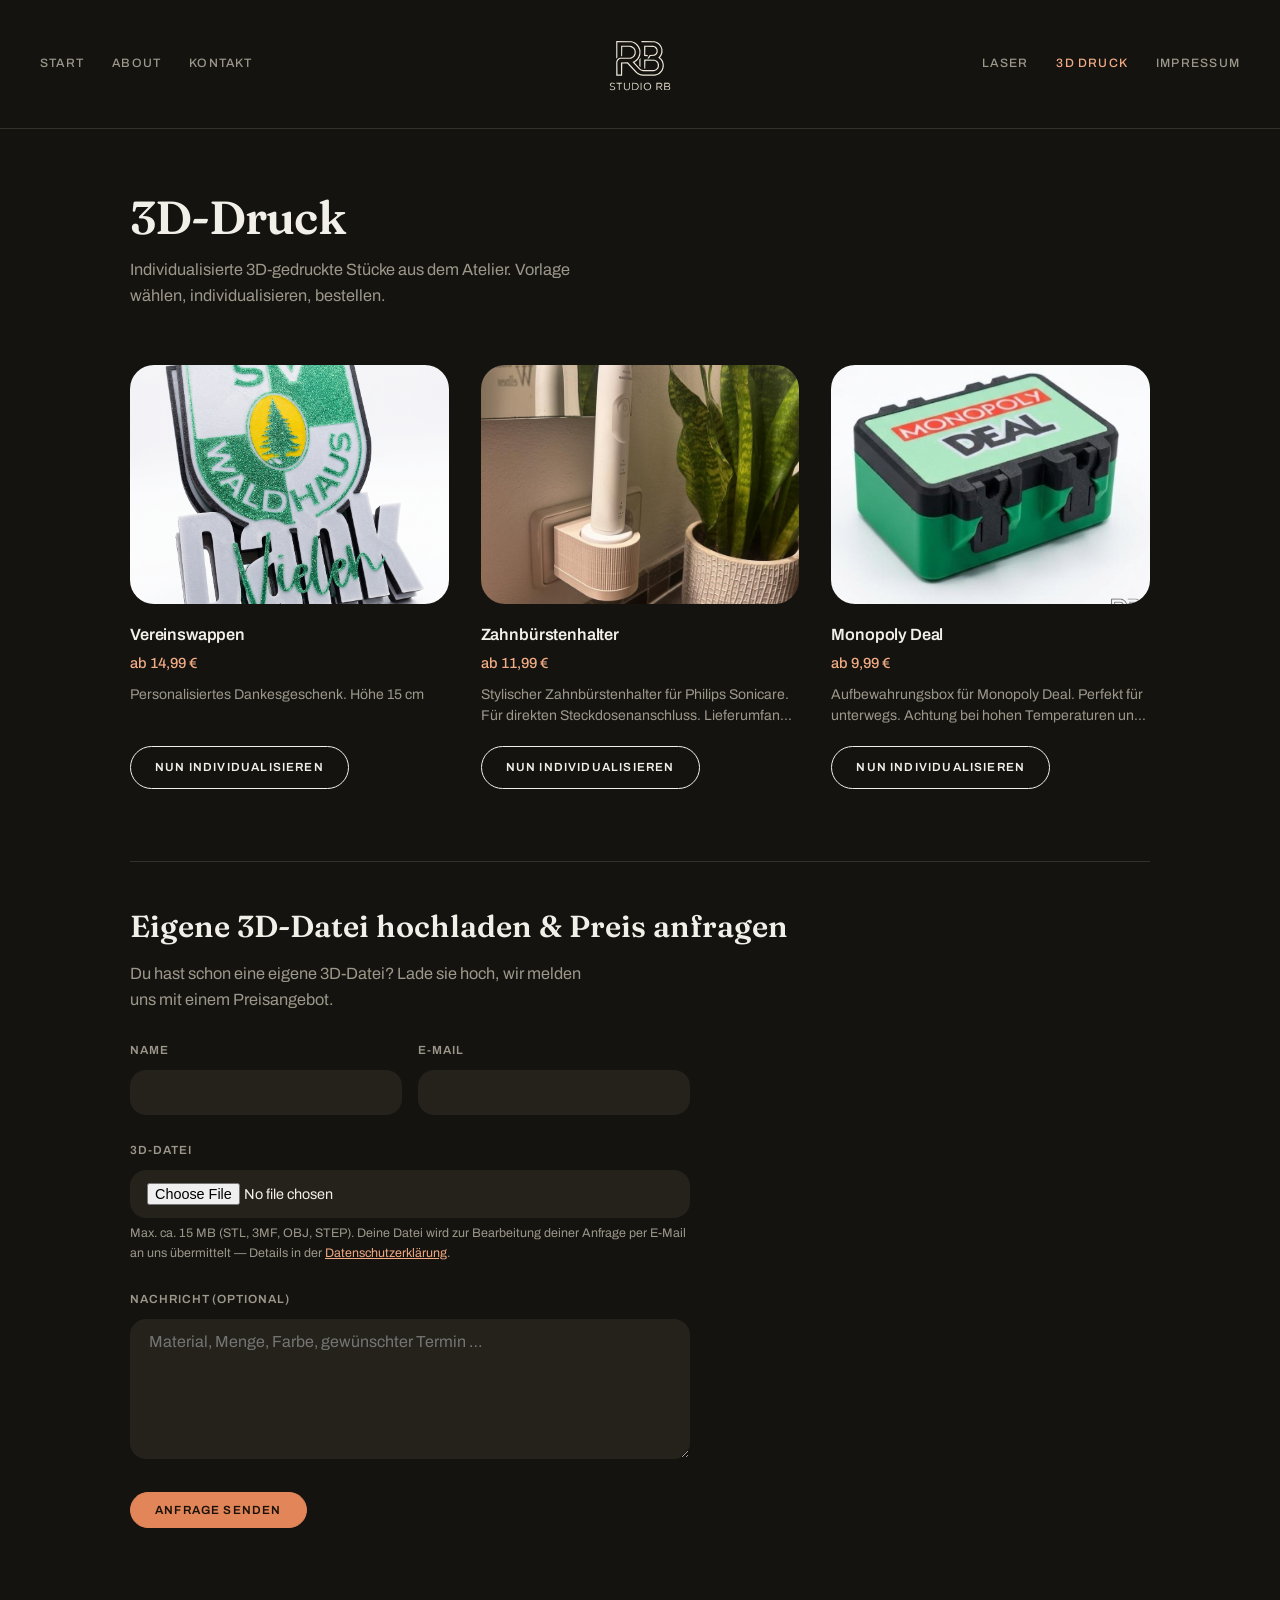
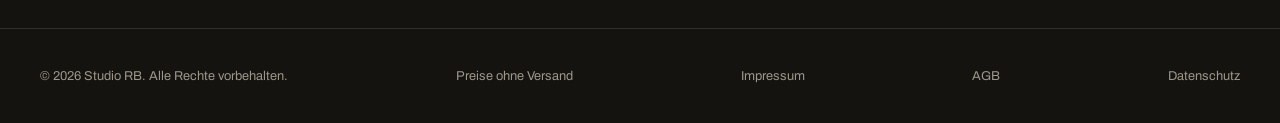
==== commit b2e7ffa9: "Fußzeile: Versandhinweis ergänzen, Produktbeschreibung auf Produktseite "Preise ohne Versand" steht " ====
--- a/3d-druck.html
+++ b/3d-druck.html
@@ -77,6 +77,7 @@
 
   <footer class="site-footer">
     <p>&copy; <span id="copyright-year"></span> Studio RB. Alle Rechte vorbehalten.</p>
+    <p class="footer-note">Preise ohne Versand</p>
     <a href="impressum.html">Impressum</a>
     <a href="agb.html">AGB</a>
     <a href="datenschutz.html">Datenschutz</a>
--- a/assets/css/style.css
+++ b/assets/css/style.css
@@ -503,8 +503,13 @@
   color: var(--text-muted);
 }
 
+.media-column {
+  display: flex;
+  flex-direction: column;
+  gap: 40px;
+}
+
 .gallery {
-  margin-bottom: 40px;
   max-width: 500px;
 }
 
@@ -546,6 +551,13 @@
   border-color: var(--accent);
 }
 
+.gallery-hint {
+  font-size: .82rem;
+  color: var(--text-muted);
+  line-height: 1.5;
+  margin: 12px 4px 0;
+}
+
 .empty-catalog {
   color: var(--text-muted);
   font-size: 1rem;
@@ -570,7 +582,8 @@
   overflow: hidden;
 }
 
-.preview-panel canvas {
+.preview-panel canvas,
+.preview-panel img {
   width: 100%;
   height: auto;
   display: block;
@@ -591,6 +604,14 @@
   font-size: clamp(1.7rem, 1.4rem + 1vw, 2.2rem);
   letter-spacing: -.01em;
   margin: 0 0 6px;
+}
+
+.customizer-form .product-desc {
+  font-family: var(--font-body);
+  color: var(--text-muted);
+  font-size: .95rem;
+  line-height: 1.5;
+  margin: 0 0 16px;
 }
 
 .customizer-form .price {
@@ -707,16 +728,6 @@
   border-color: var(--accent);
 }
 
-.checkbox-field {
-  display: flex;
-  align-items: center;
-  gap: 10px;
-  margin: 28px 0;
-  font-family: var(--font-body);
-  font-size: .88rem;
-  accent-color: var(--accent);
-}
-
 .actions {
   display: flex;
   gap: 12px;
@@ -730,11 +741,32 @@
   border-top: 1px solid var(--border);
 }
 
-.ai-preview h2 {
-  font-family: var(--font-display);
-  font-weight: 600;
-  font-size: 1.3rem;
-  margin: 0 0 20px;
+.ai-preview #ai-generate-btn {
+  margin-bottom: 24px;
+}
+
+.ai-hint {
+  margin: -4px 0 4px;
+}
+
+.ai-hint summary {
+  cursor: pointer;
+  font-size: .82rem;
+  color: var(--text-muted);
+  text-decoration: underline;
+  text-underline-offset: 3px;
+}
+
+.ai-hint summary::marker,
+.ai-hint summary::-webkit-details-marker {
+  color: var(--accent-ink);
+}
+
+.ai-hint p {
+  margin: 10px 0 0;
+  font-size: .82rem;
+  color: var(--text-muted);
+  line-height: 1.6;
 }
 
 .ai-status {
@@ -749,14 +781,6 @@
 
 .ai-result {
   margin-top: 20px;
-}
-
-.ai-result img {
-  width: 100%;
-  max-width: 420px;
-  border-radius: var(--radius-lg);
-  display: block;
-  margin-bottom: 16px;
 }
 
 .ai-refine {
